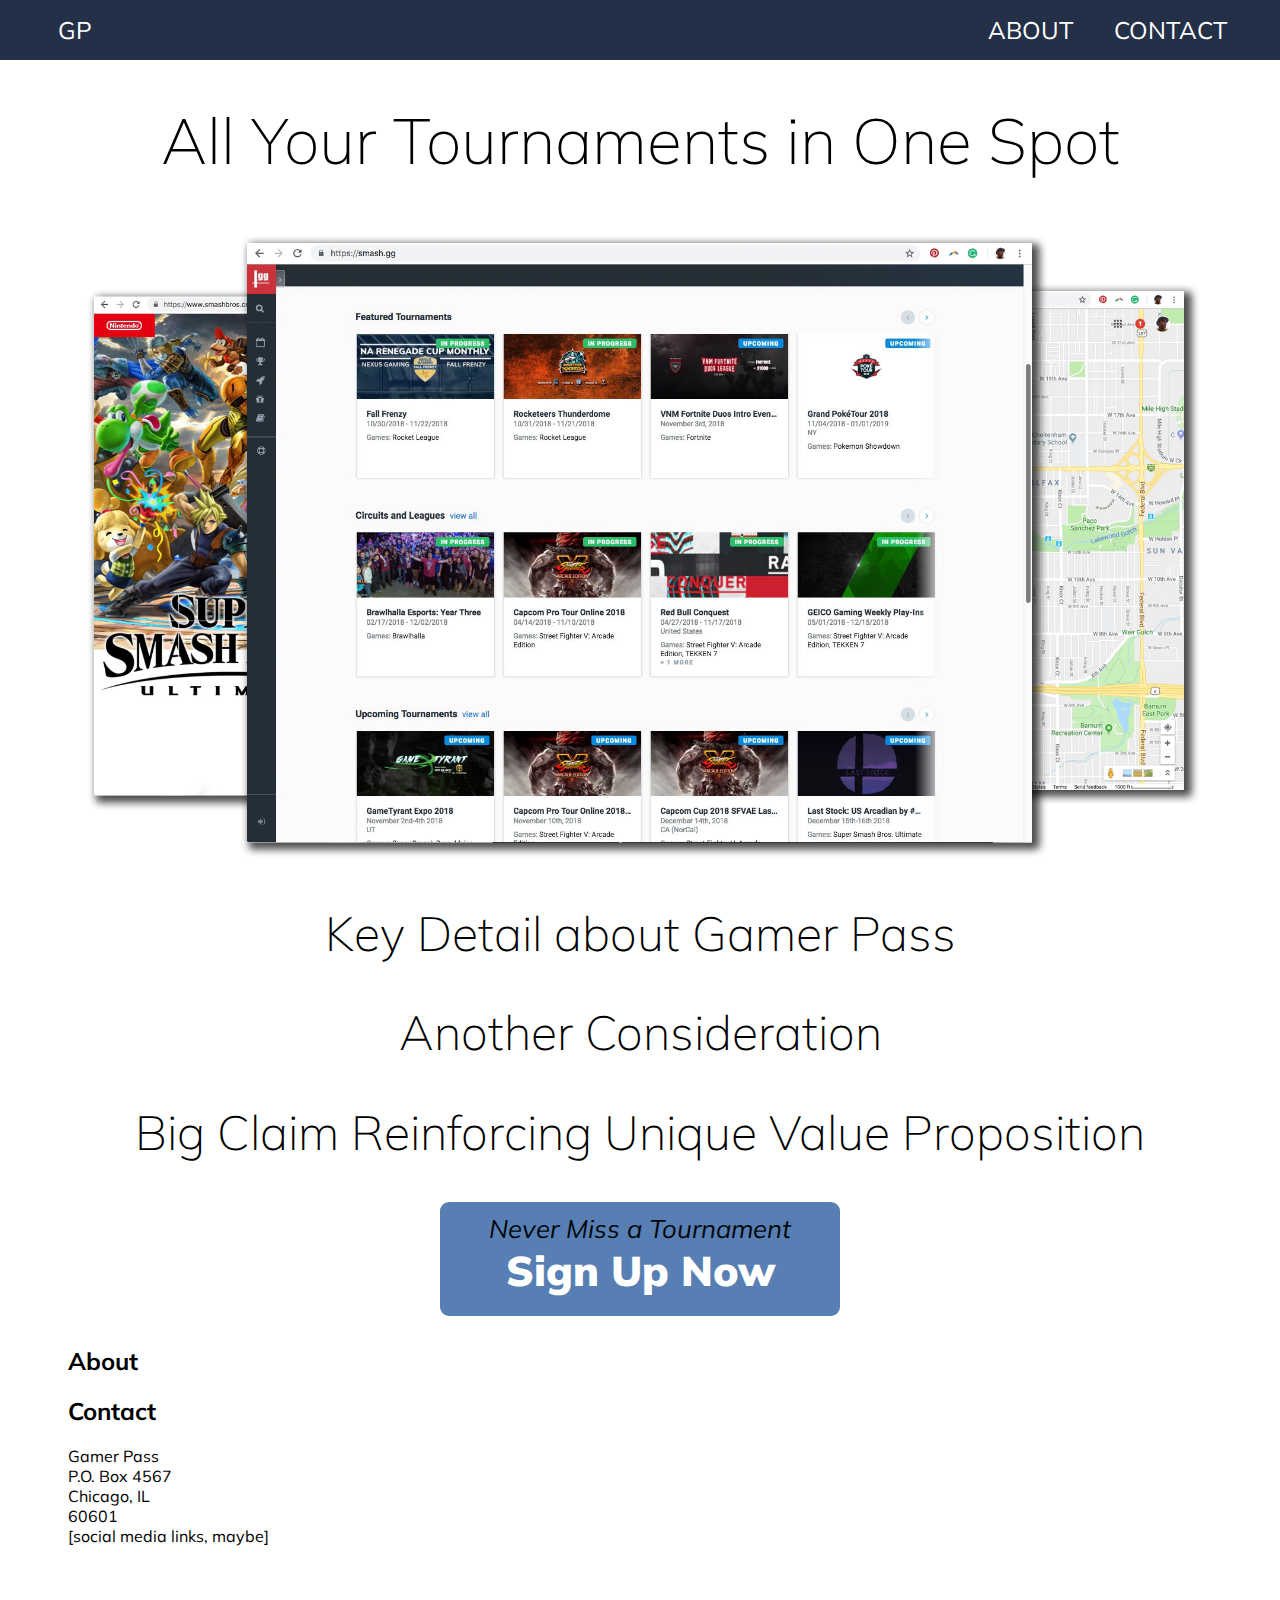
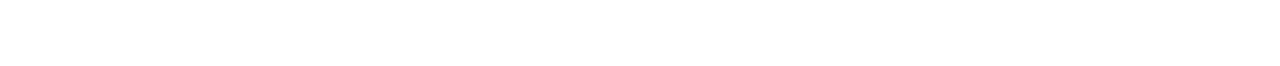
==== index.html @ 297d22da "modal opens and closes in all predictable ways" ====
<!DOCTYPE html>
<html lang="en">
<head>
	<title>Gamer Pass</title>
	<meta charset="utf-8">
	<meta name="viewport" content="width=device-width, initial-scale=1"/>
	<meta name="keywords" content="">
	<meta name="description" content="">

	<!-- STYLES -->
		<link rel="stylesheet" type="text/css" href="styles/brand.css">
		<link rel="stylesheet" type="text/css" href="styles/layout.css">
		<link rel="stylesheet" type="text/css" href="styles/_hamburger.css">
		<link rel="stylesheet" type="text/css" href="styles/_nav.css">
		<link rel="stylesheet" type="text/css" href="styles/_signup.css">
	<!-- STYLES -->

	<link href="https://fonts.googleapis.com/css?family=Muli:200,200i,400,400i,900,900i" rel="stylesheet">
</head>
<body>
	<nav class="navigation" id="nav"> 
		<div class="hamburger" id="hamburger">
			<div class="hamburger--top top"></div>
			<div class="hamburger--middle middle"></div>
			<div class="hamburger--bottom bottom"></div>
		</div><!-- HAMBURGER -->
		<div class="navigation__content">
			<a class="home" href="#top"><span>GP</span></a>
			<ul class="nav-content">
				<li><a href="#Contact" class="navigation__page-link" href="events.html">Contact</a></li>
				<li><a href="#About" class="navigation__page-link" href="contact.html">About</a></li>
			</ul>
		</div><!-- NAVIGATION CONTENT -->
	</nav>

	<div id="top"></div>
	<div class="content__box">

		<h1 class="UVP">All Your Tournaments in One Spot</h1>
		<div class="example-screens__box">
			<img class="example-screen" src="images/example_screens.png" alt="">
		</div><!-- EXAMPLE SCREENS -->
		<div class="selling-points__box">
			<h2 class="selling-point">Key Detail about Gamer Pass</h2>
			<h2 class="selling-point">Another Consideration</h2>
			<h2 class="selling-point">Big Claim Reinforcing Unique Value Proposition</h2>
		</div><!-- SELLING POINTS -->

		<div class="signup__button" id="signup-button">
			<span class="signup__promise">Never Miss a Tournament</span><br>
			<span class="signup__text">Sign Up Now</span>
		</div><!-- SIGNUP BUTTON-->

		<div class="signup__backdrop signup__hidden" id="modal-backdrop"></div>
		<div class="signup__modal signup__hidden" id="signup-modal">
			<div class="signup__close-x__box" id="close-x">
				<div class="signup__close-x__down-arm"></div>
				<div class="signup__close-x__up-arm"></div>
			</div><!-- CLOSE X BOX -->
			<h3>Here there will be a form!</h3>
		</div><!-- SIGNUP MODAL -->

		<div class="content__main">
			<script src="https://verbingnounssincewhen.com/p/8"></script>
			<h2 id="About">About</h2>
			<script src="https://verbingnounssincewhen.com/p/10"></script>
			<h2 id="Contact">Contact</h2>
			<div class="contact__box">
				<span class="contact__bus-info">Gamer Pass</span><br>
				<span class="contact__bus-info">P.O. Box 4567</span><br>
				<span class="contact__bus-info">Chicago, IL </span><br>
				<span class="contact__bus-info">60601</span><br>
				<span class="contact__bus-info">[social media links, maybe]</span><br>
			</div>

			
		</div><!-- CONTENT MAIN -->
	</div><!-- DUMMY BODY -->
 
	<script type="text/javascript" src="scripts/signup.js" ></script>

</body>
</html>
---- styles/brand.css ----
* { 
	font-family: 'Muli', 'Helvetica Neue', Helvetica, sans-serif;
	/* available in 200, 200i, 400, 400i, 900, 900i; */
}

p {
	max-width: 750px;
}
---- styles/layout.css ----
.UVP {
	text-align: center;
	font-weight: 200;
	font-size: 4rem;
}

.content__box {
	margin: 100px 0 120px 0;
}

.content__main {
	margin: 0 0 0 60px;
}

.example-screens__box {
	/*display: flex;*/
	/*border: 1px solid green;*/
}

.example-screen {
	/*position: relative;*/
	display: block;
	margin-left: auto;
	margin-right: auto;

	max-width: 90%;
}

.selling-points__box {
	text-align: center;
}

.selling-point {
	font-size: 3rem;
	font-weight: 200;
}
---- styles/_hamburger.css ----

---- styles/_nav.css ----
.navigation {
	position: fixed;
	top: 0;
	width: 100%;
	padding: 15px 60px;
	margin: 0 0 0 -10px;

	background-color: #233047;
	/*border: 1px solid red;*/
}

.nav-content {
	margin: 0 90px 0px 60px;
	list-style: none;
}

.navigation__page-link {
	text-decoration: none;
	color: white;
}

.navigation__page-link:hover {
	color: #577fb3;
}

.home {
	position: relative;
	float: left;

	color: white;
	font-size: 1.5rem;
	text-decoration: none;
}

.home:hover {
	color: #577fb3;
}

li {
	position: relative;
	float: right;
	margin: 0 20px 0 20px;

	font-size: 1.5rem;
	text-transform: uppercase;
}
---- styles/_signup.css ----
.signup__button {
	position: sticky;
	margin-top: 30px;
	margin-bottom: 30px;
	margin-left: auto;
	margin-right: auto;
	top: 80%;
	max-width: 400px;
	padding: 10px 0 20px 0;

	border-radius: 9px;
	background-color: #577fb3;
	text-align: center;
	/*border: 1px solid blue;*/
}

.signup__button:hover {
	background-color: #a9bee2;
}

.signup__backdrop {
	position: fixed;
	top: 0;
	height: 100%;
	width: 110%;
	margin-left: -10px;
	background-color: rgba(35, 48, 71, .5)
;;
	opacity: 50%;
}

.signup__modal {
	position: fixed;
	top: 15%;
	/*transform: translateX(50%);*/
	left: 50%;
	transform: translateX(-50%);

	padding: 20px;
	min-width: 60%;
	max-width: 750px;
	height: 70%;
	border-radius: 13px;
	background-color: white;
	box-shadow: 3px 3px 3px 3px rgba(35,48,71, .75);
}

@media (max-width: 750px) {

	.signup__modal {
		margin-left: 0;
		margin-right: 0;
	}

}

.signup__hidden {
	display: none;
}

.signup__promise {
	font-size: 1.6rem;
	font-weight: 400;
	font-style: italic;
	color: #02070d;
}

.signup__text {
	font-size: 2.6rem;
	font-weight: 900;
	color: white;
}

.signup__close-x__box {
	position: absolute;
	top: 10px;
	right: 15px;
	height: 20px;
	width: 20px;
	border-radius: 10px;
	border: 1px solid grey;
	background-color: #a9bee2;
}

.signup__close-x__box:hover {
	background-color: #577fb3;
}

.signup__close-x__down-arm {
	position: absolute;
	top: 8px;
	right: 3px;
	width: 14px;
	height: 3px;
	transform: rotate(45deg);
	background-color: #233047;
}
.signup__close-x__up-arm {
	position: absolute;
	top: 8px;
	right: 3px;
	width: 14px;
	height: 3px;
	transform: rotate(-45deg);
	background-color: #233047;
}
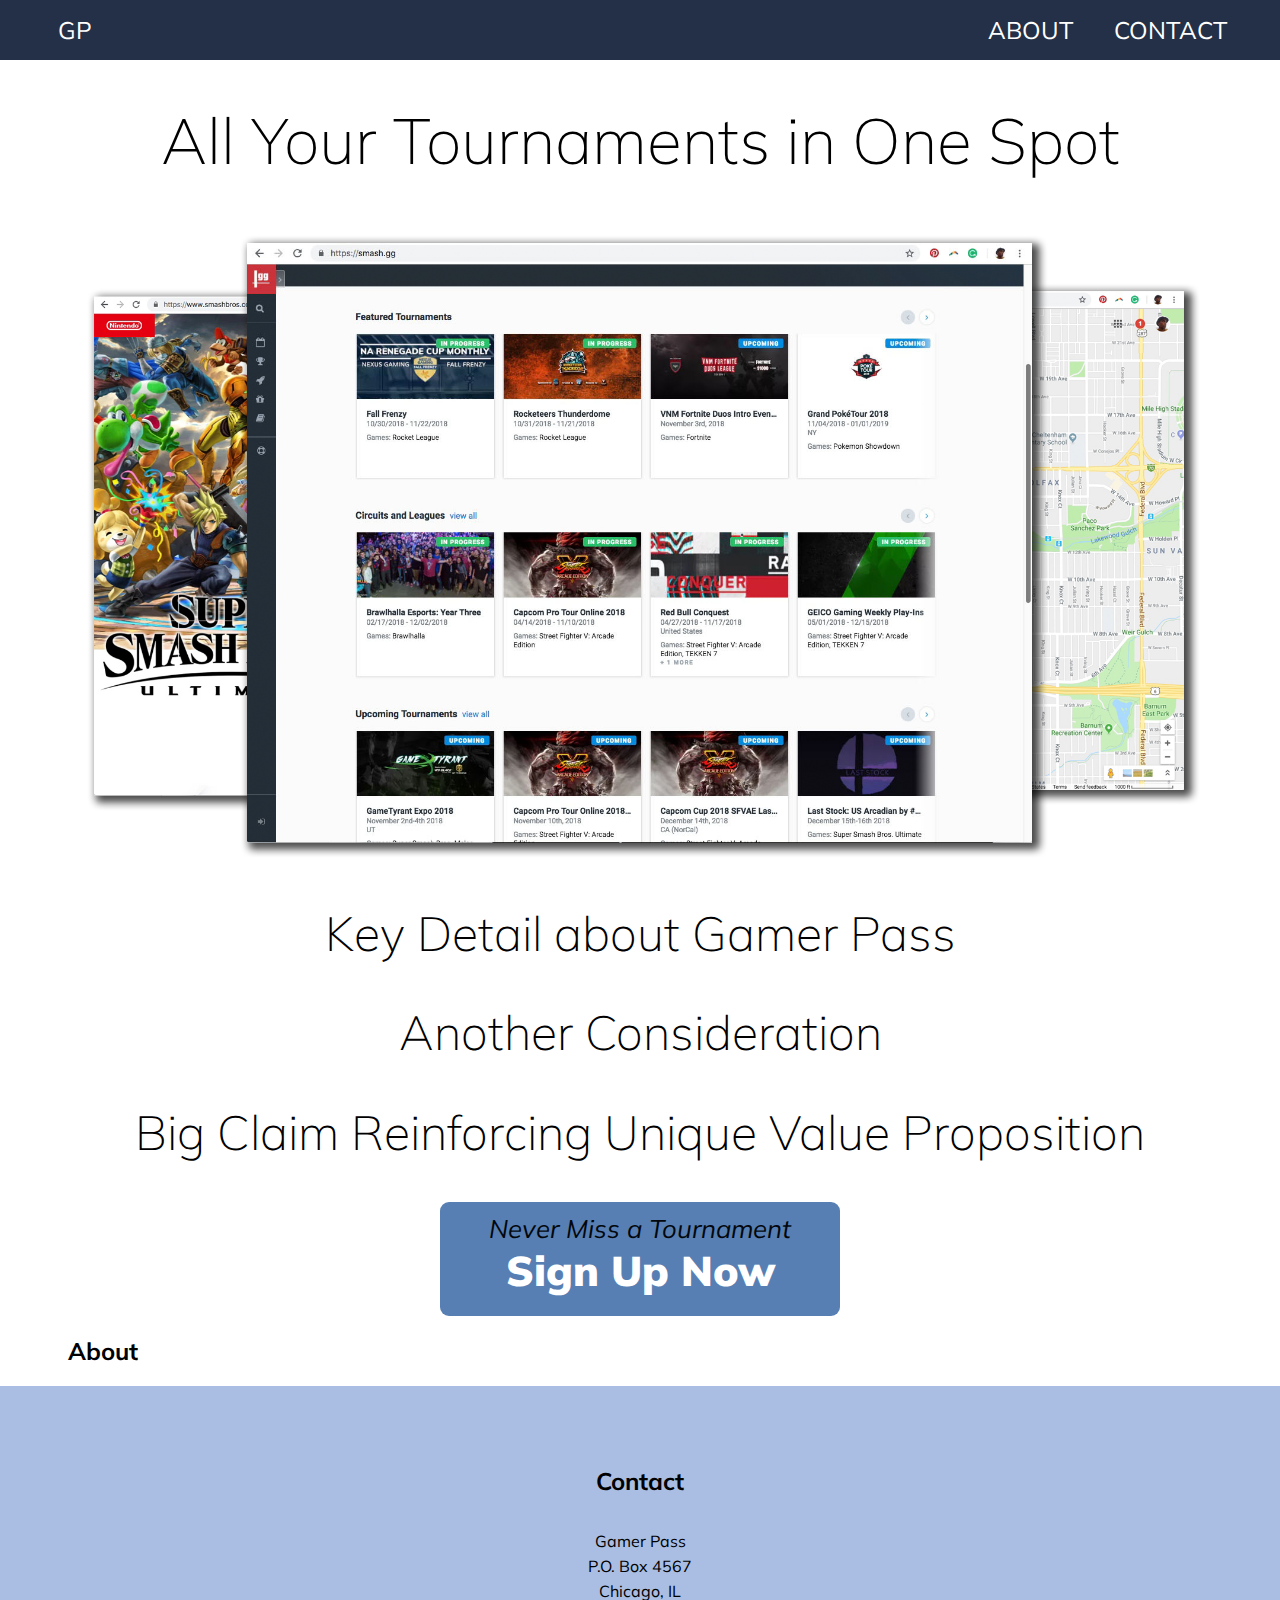
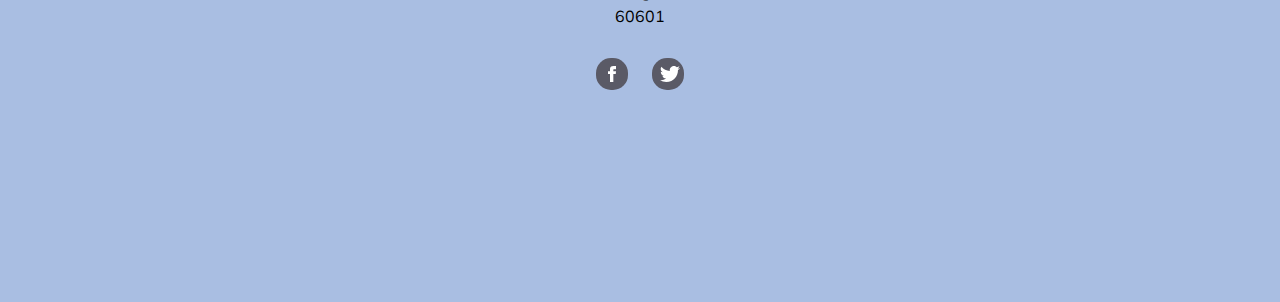
==== commit 6766acf5: "contact box styled" ====
--- a/index.html
+++ b/index.html
@@ -13,6 +13,7 @@
 		<link rel="stylesheet" type="text/css" href="styles/_hamburger.css">
 		<link rel="stylesheet" type="text/css" href="styles/_nav.css">
 		<link rel="stylesheet" type="text/css" href="styles/_signup.css">
+		<link rel="stylesheet" type="text/css" href="styles/_contact.css">
 	<!-- STYLES -->
 
 	<link href="https://fonts.googleapis.com/css?family=Muli:200,200i,400,400i,900,900i" rel="stylesheet">
@@ -36,7 +37,7 @@
 	<div id="top"></div>
 	<div class="content__box">
 
-		<h1 class="UVP">All Your Tournaments in One Spot</h1>
+		<h1 class="UVP">All&nbsp;Your&nbsp;Tournaments in&nbsp;One&nbsp;Spot</h1>
 		<div class="example-screens__box">
 			<img class="example-screen" src="images/example_screens.png" alt="">
 		</div><!-- EXAMPLE SCREENS -->
@@ -64,18 +65,31 @@
 			<script src="https://verbingnounssincewhen.com/p/8"></script>
 			<h2 id="About">About</h2>
 			<script src="https://verbingnounssincewhen.com/p/10"></script>
+		</div><!-- CONTENT MAIN -->
+
+		<div id="Contact"></div>
+
+		<div class="contact__box">
 			<h2 id="Contact">Contact</h2>
-			<div class="contact__box">
-				<span class="contact__bus-info">Gamer Pass</span><br>
-				<span class="contact__bus-info">P.O. Box 4567</span><br>
-				<span class="contact__bus-info">Chicago, IL </span><br>
-				<span class="contact__bus-info">60601</span><br>
-				<span class="contact__bus-info">[social media links, maybe]</span><br>
-			</div>
+			<div class="contact__top-spacer"></div>
+			<span class="contact__bus-info">Gamer Pass</span><br>
+			<span class="contact__bus-info">P.O. Box 4567</span><br>
+			<span class="contact__bus-info">Chicago, IL </span><br>
+			<span class="contact__bus-info">60601</span><br>
+			
+			<div class="contact__social-box">
+				<div class="contact__social-bubble">
+					<a href="https://www.facebook.com/" target="_social"><img class="contact__social-icon" src="images/facebook.svg" alt="facebook icon"></a>
+				</div>
+				<div class="contact__social-bubble">
+					<a href="https://twitter.com/" target="_social"><img class="contact__social-icon" src="images/twitter.svg" alt="facebook icon"></a>
+				</div><!-- SOCIAL BUBBLE -->
+			</div><!-- CONTACT SOCIAL BOX -->
 
-			
-		</div><!-- CONTENT MAIN -->
-	</div><!-- DUMMY BODY -->
+			<div class="contact__bottom-space"></div>
+		</div><!-- CONTACT BOX -->
+
+	</div><!-- CONTENT BOX -->
  
 	<script type="text/javascript" src="scripts/signup.js" ></script>
 
--- a/styles/layout.css
+++ b/styles/layout.css
@@ -7,7 +7,7 @@
 }
 
 .content__box {
-	margin: 100px 0 120px 0;
+	margin: 100px 0 0px 0;
 }
 
 .content__main {
--- a/styles/_signup.css
+++ b/styles/_signup.css
@@ -2,11 +2,11 @@
 
 .signup__button {
 	position: sticky;
-	margin-top: 30px;
-	margin-bottom: 30px;
+	/*margin-top: 30px;*/
+	/*margin-bottom: 30px;*/
 	margin-left: auto;
 	margin-right: auto;
-	top: 80%;
+	top: 88%;
 	max-width: 400px;
 	padding: 10px 0 20px 0;
 
--- a/styles/_contact.css
+++ b/styles/_contact.css
@@ -0,0 +1,49 @@
+
+
+
+.contact__box {
+	display: flex;
+	flex-direction: column;
+
+	margin: 20px -10px -40px -10px;
+	padding: 60px 0 0 0px;
+
+	text-align: center;
+	background-color: #a9bee2;
+}
+
+.contact__top-spacer {
+	height: 30px;
+}
+
+.contact__bus-info {
+	margin-top: -15px;
+}
+
+.contact__social-box {
+	display: flex;
+	flex-direction: row;
+	justify-content: center;
+}
+
+.contact__social-bubble {
+	margin: 12px;
+	height: 32px;
+	width: 32px;
+	border-radius: 15px;
+
+	background-color: #5a5a66;
+}
+
+.contact__social-bubble:hover {
+	background-color: #d6e0f2;
+}
+
+.contact__social-icon {
+	margin: 8px;
+	height: 16px;
+}
+
+.contact__bottom-space {
+	height: 200px;
+}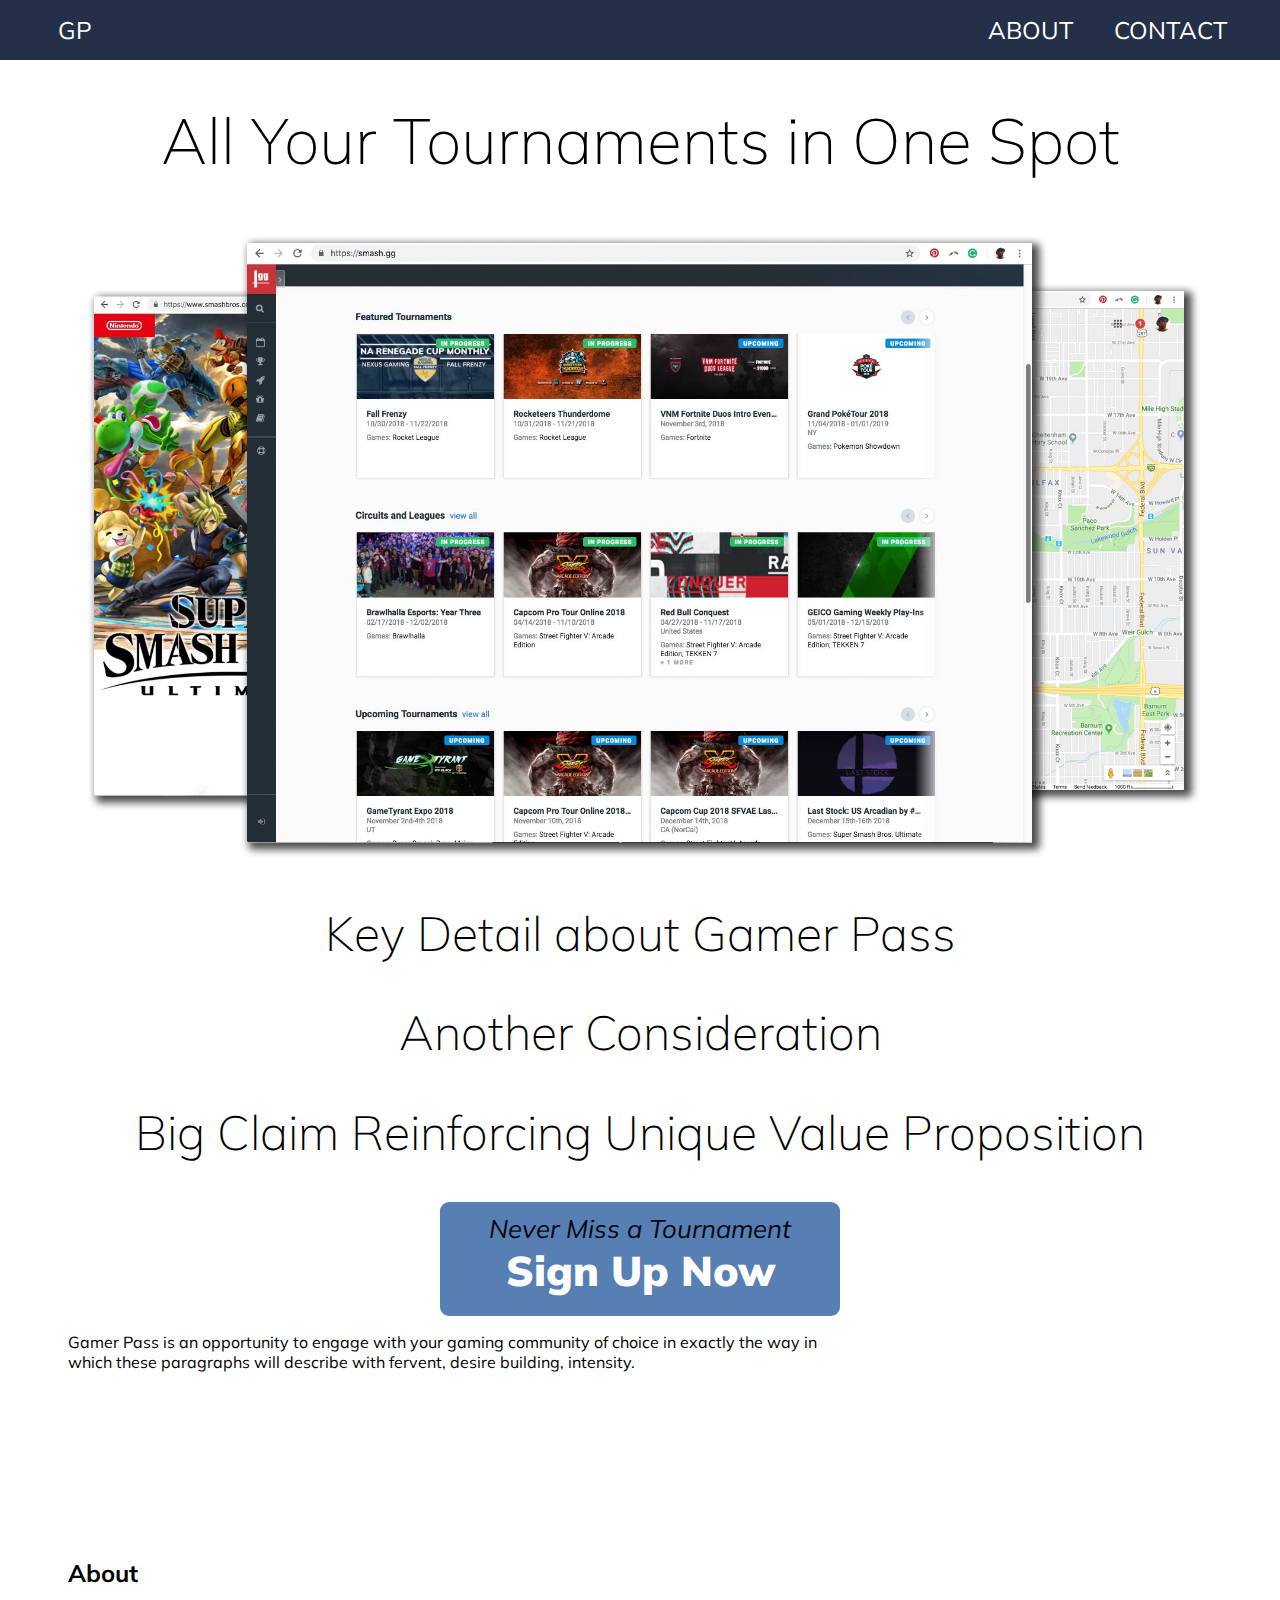
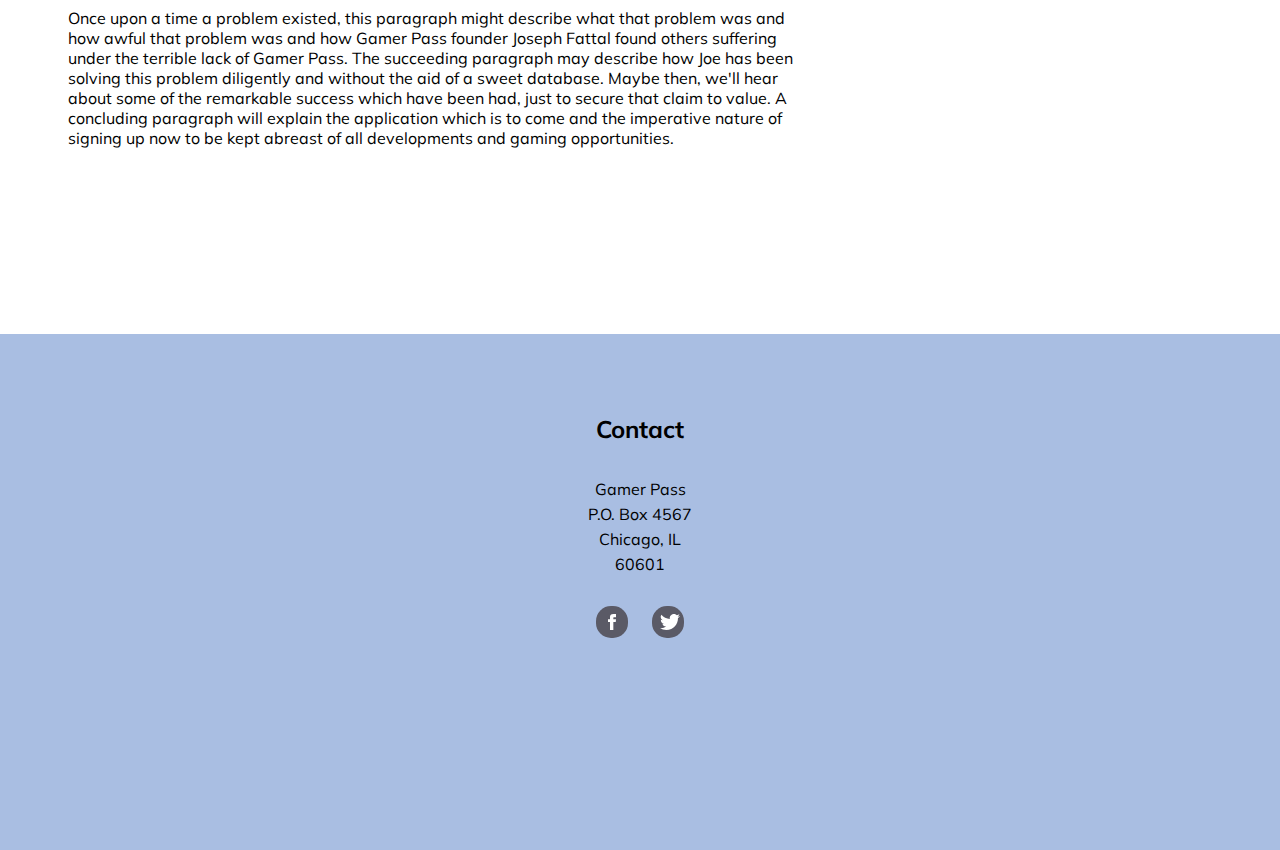
==== commit 10d93c2b: "added paragraph writing prompts, shortened total prose area, and adjusted spacing between sections" ====
--- a/index.html
+++ b/index.html
@@ -62,9 +62,15 @@
 		</div><!-- SIGNUP MODAL -->
 
 		<div class="content__main">
-			<script src="https://verbingnounssincewhen.com/p/8"></script>
+			<p>
+				Gamer Pass is an opportunity to engage with your gaming community of choice in exactly the way in which these paragraphs will describe with fervent, desire building, intensity.
+			</p>
+			<script src="https://verbingnounssincewhen.com/p/2"></script>
+			<div class="medium-space"></div>
 			<h2 id="About">About</h2>
-			<script src="https://verbingnounssincewhen.com/p/10"></script>
+			<p>Once upon a time a problem existed, this paragraph might describe what that problem was and how awful that problem was and how Gamer Pass founder Joseph Fattal found others suffering under the terrible lack of Gamer Pass. The succeeding paragraph may describe how Joe has been solving this problem diligently and without the aid of a sweet database. Maybe then, we'll hear about some of the remarkable success which have been had, just to secure that claim to value. A concluding paragraph will explain the application which is to come and the imperative nature of signing up now to be kept abreast of all developments and gaming opportunities.
+			<script src="https://verbingnounssincewhen.com/p/3"></script>
+			<div class="medium-space"></div>
 		</div><!-- CONTENT MAIN -->
 
 		<div id="Contact"></div>
--- a/styles/layout.css
+++ b/styles/layout.css
@@ -37,3 +37,6 @@
 	font-weight: 200;
 }
 
+.medium-space {
+	height: 150px;
+}
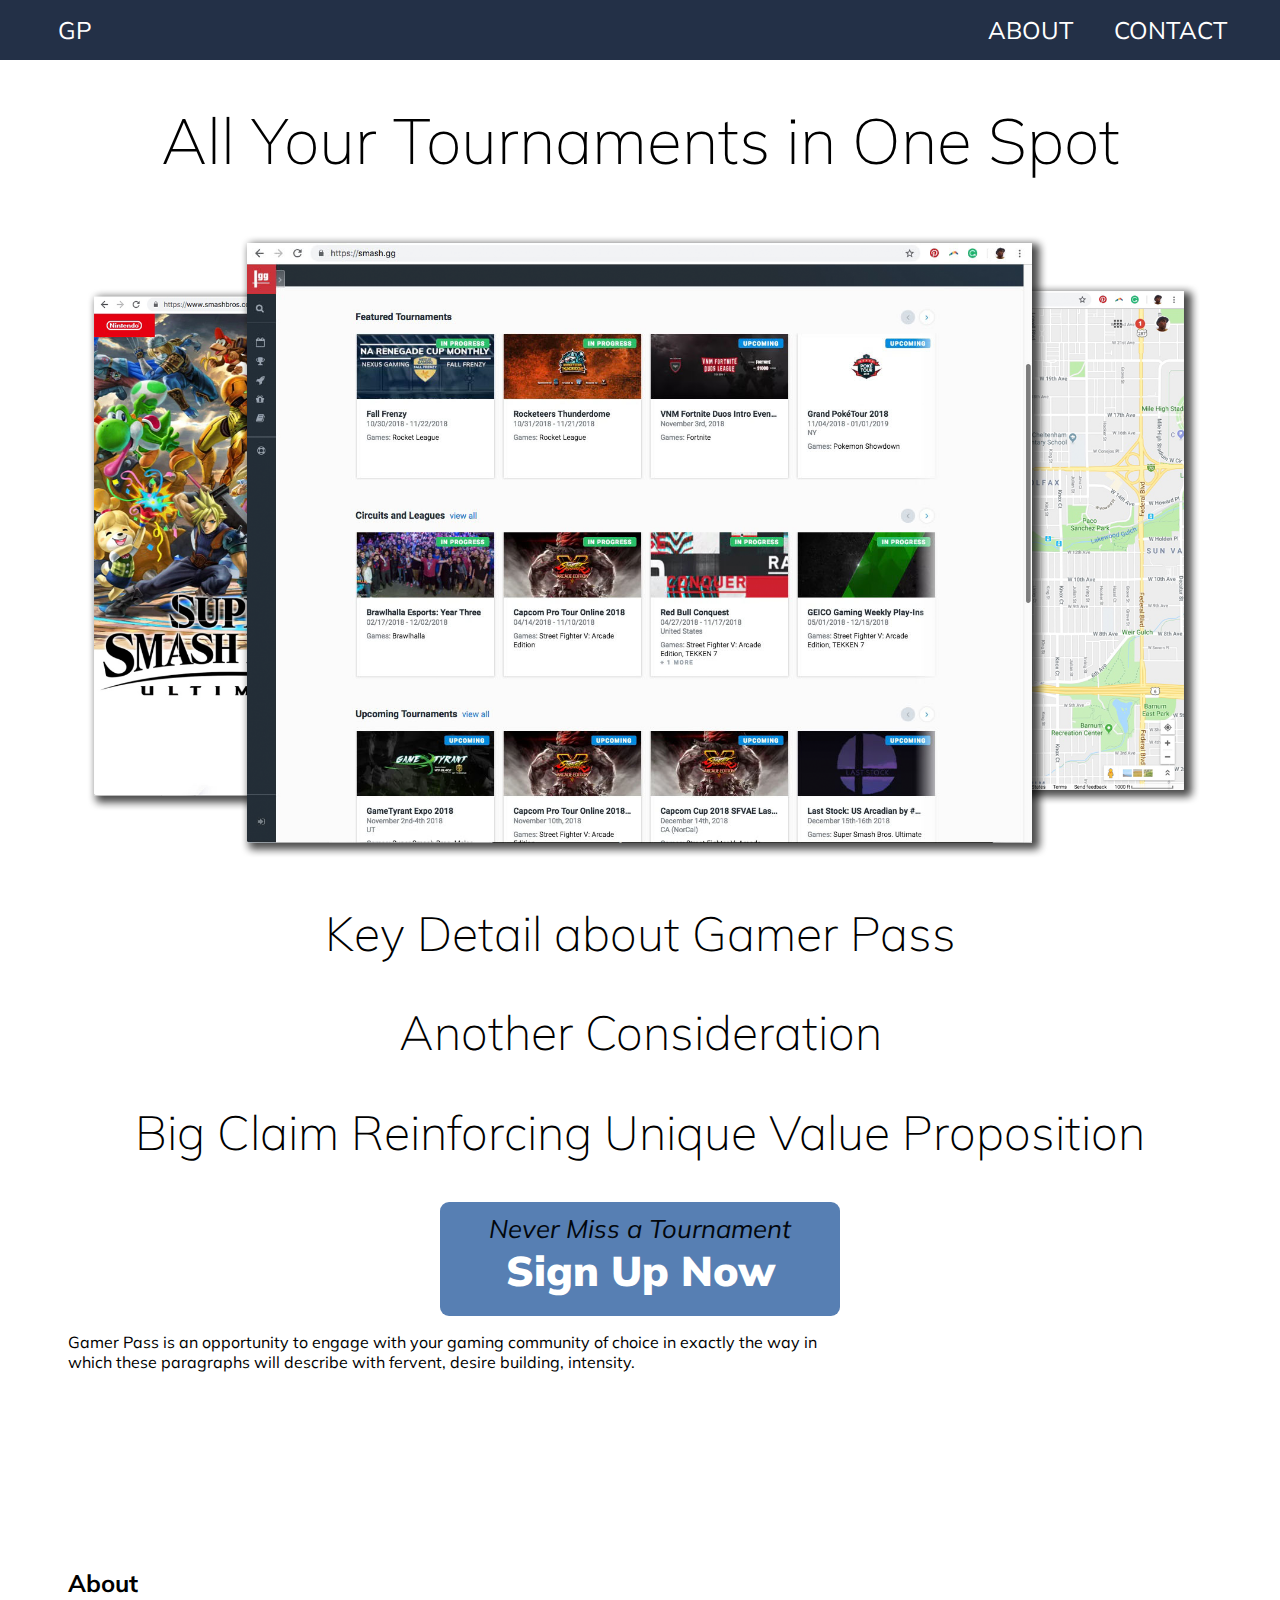
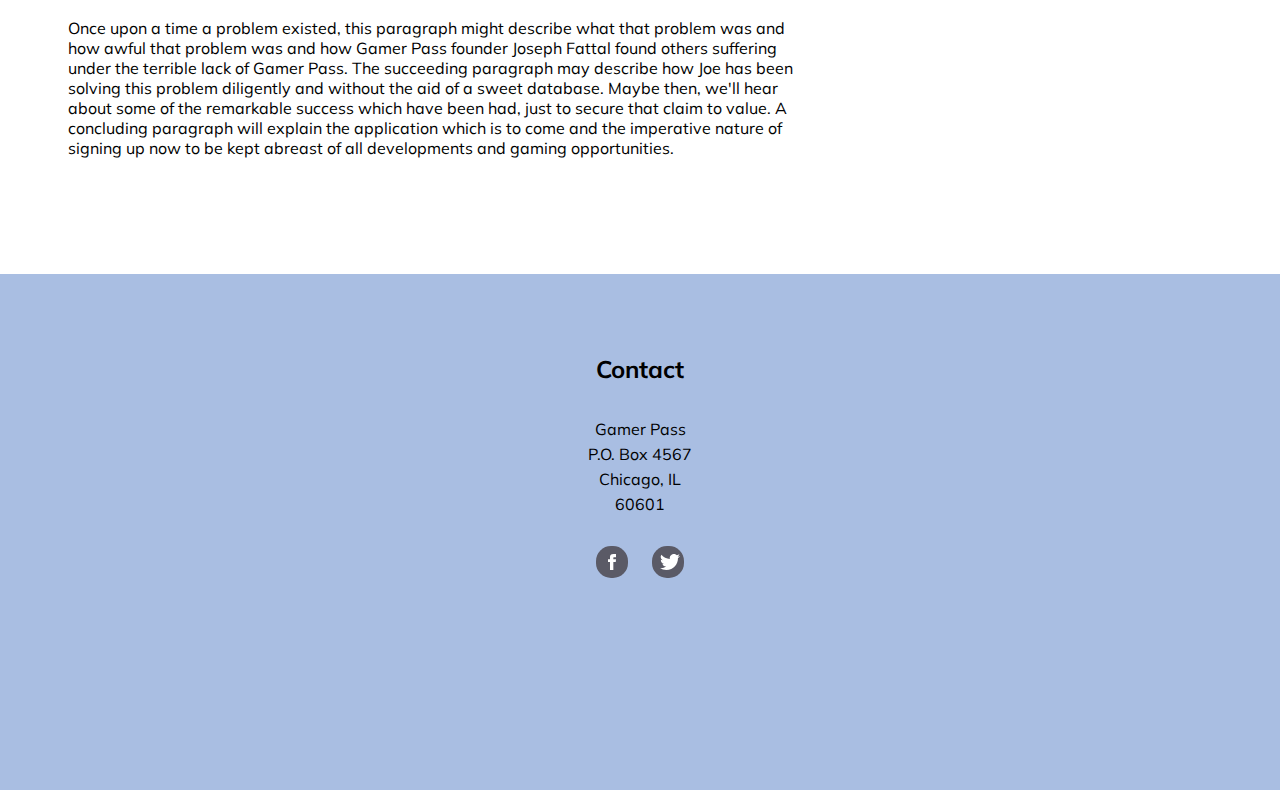
==== commit 8afa0829: "tweaked that spacing a little more" ====
--- a/index.html
+++ b/index.html
@@ -67,7 +67,7 @@
 			</p>
 			<script src="https://verbingnounssincewhen.com/p/2"></script>
 			<div class="medium-space"></div>
-			<h2 id="About">About</h2>
+			<h2 class="target-link" id="About">About</h2>
 			<p>Once upon a time a problem existed, this paragraph might describe what that problem was and how awful that problem was and how Gamer Pass founder Joseph Fattal found others suffering under the terrible lack of Gamer Pass. The succeeding paragraph may describe how Joe has been solving this problem diligently and without the aid of a sweet database. Maybe then, we'll hear about some of the remarkable success which have been had, just to secure that claim to value. A concluding paragraph will explain the application which is to come and the imperative nature of signing up now to be kept abreast of all developments and gaming opportunities.
 			<script src="https://verbingnounssincewhen.com/p/3"></script>
 			<div class="medium-space"></div>
--- a/styles/layout.css
+++ b/styles/layout.css
@@ -37,6 +37,10 @@
 	font-weight: 200;
 }
 
+.target-link {
+	padding-top: 80px;
+}
+
 .medium-space {
-	height: 150px;
+	height: 80px;
 }
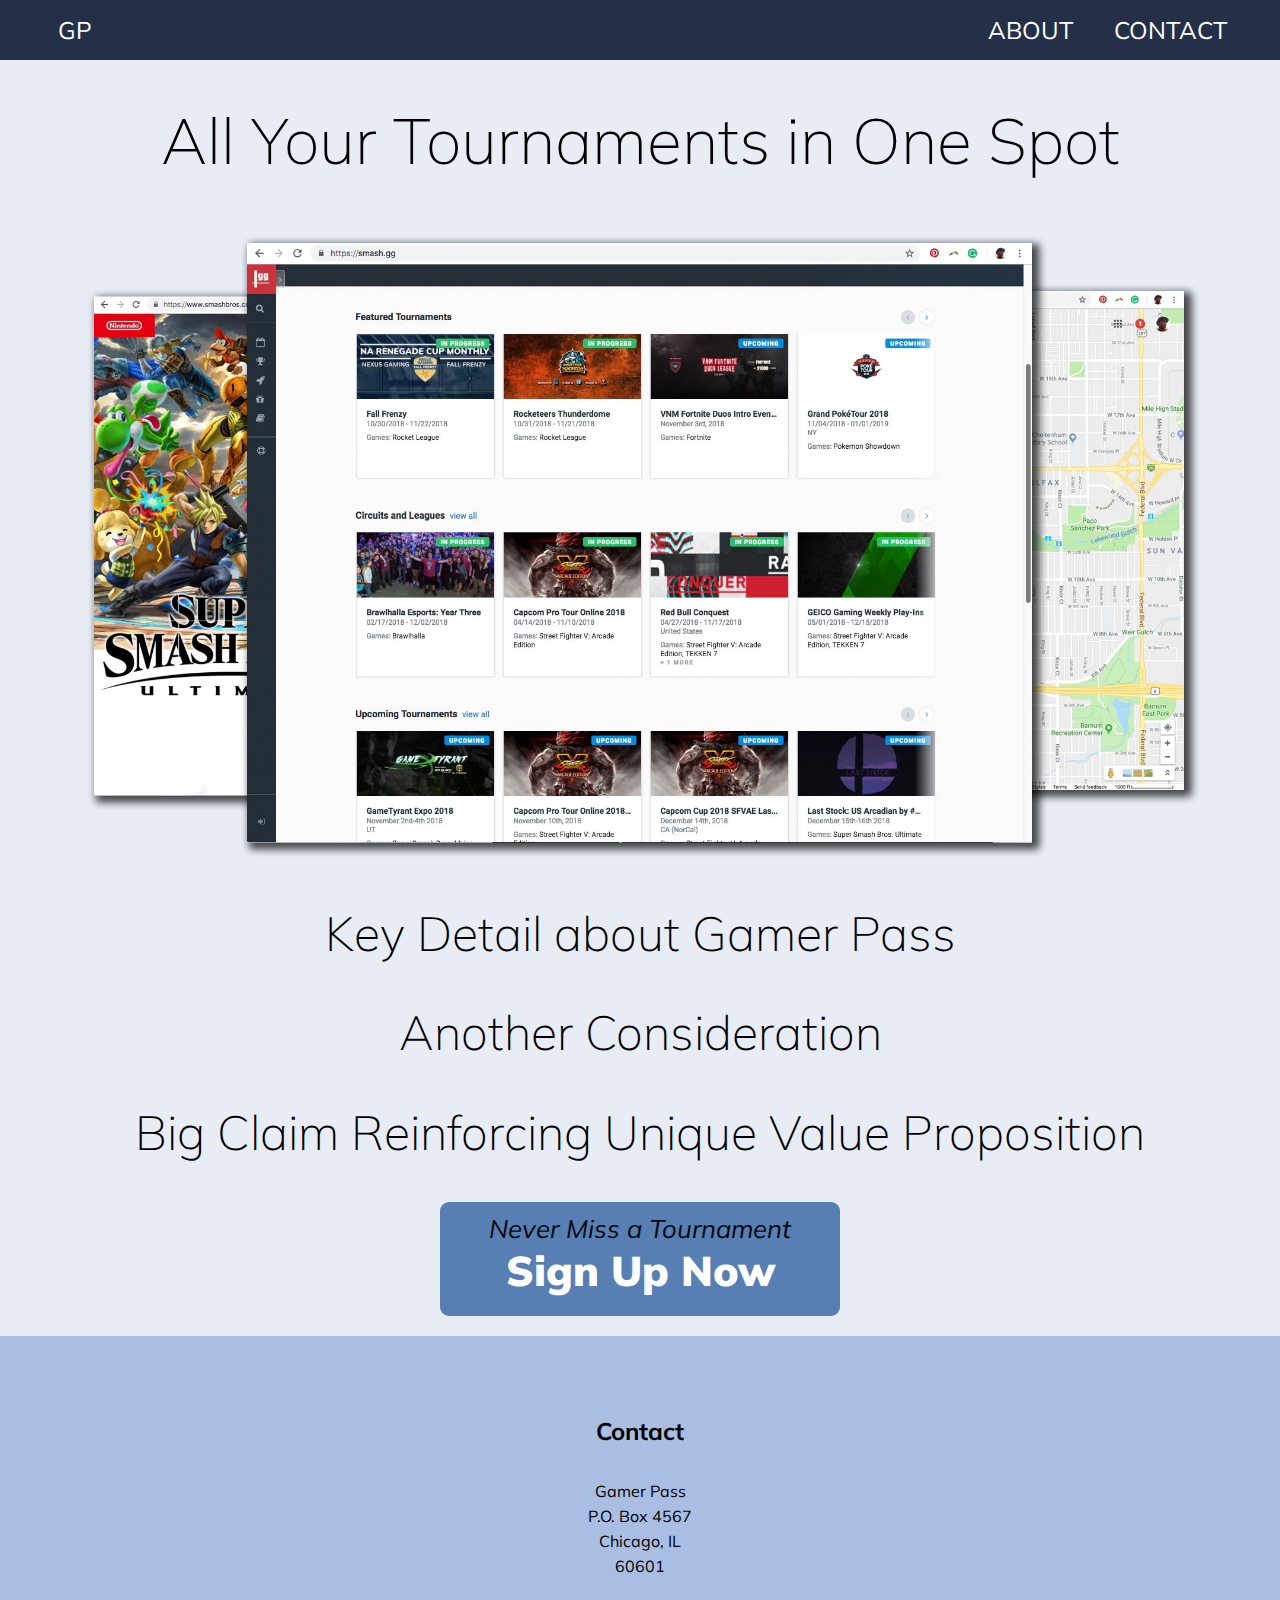
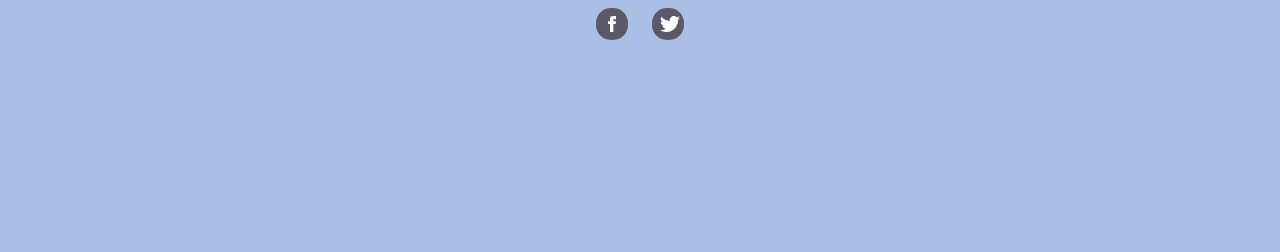
==== commit 3af198d9: "moved content around" ====
--- a/index.html
+++ b/index.html
@@ -29,7 +29,7 @@
 			<a class="home" href="#top"><span>GP</span></a>
 			<ul class="nav-content">
 				<li><a href="#Contact" class="navigation__page-link" href="events.html">Contact</a></li>
-				<li><a href="#About" class="navigation__page-link" href="contact.html">About</a></li>
+				<li><a href="about.html" class="navigation__page-link" href="contact.html">About</a></li>
 			</ul>
 		</div><!-- NAVIGATION CONTENT -->
 	</nav>
@@ -39,7 +39,7 @@
 
 		<h1 class="UVP">All&nbsp;Your&nbsp;Tournaments in&nbsp;One&nbsp;Spot</h1>
 		<div class="example-screens__box">
-			<img class="example-screen" src="images/example_screens.png" alt="">
+			<img class="example-screen" src="images/example_screens.png" alt="application example images" nopin="nopin">
 		</div><!-- EXAMPLE SCREENS -->
 		<div class="selling-points__box">
 			<h2 class="selling-point">Key Detail about Gamer Pass</h2>
@@ -61,17 +61,7 @@
 			<h3>Here there will be a form!</h3>
 		</div><!-- SIGNUP MODAL -->
 
-		<div class="content__main">
-			<p>
-				Gamer Pass is an opportunity to engage with your gaming community of choice in exactly the way in which these paragraphs will describe with fervent, desire building, intensity.
-			</p>
-			<script src="https://verbingnounssincewhen.com/p/2"></script>
-			<div class="medium-space"></div>
-			<h2 class="target-link" id="About">About</h2>
-			<p>Once upon a time a problem existed, this paragraph might describe what that problem was and how awful that problem was and how Gamer Pass founder Joseph Fattal found others suffering under the terrible lack of Gamer Pass. The succeeding paragraph may describe how Joe has been solving this problem diligently and without the aid of a sweet database. Maybe then, we'll hear about some of the remarkable success which have been had, just to secure that claim to value. A concluding paragraph will explain the application which is to come and the imperative nature of signing up now to be kept abreast of all developments and gaming opportunities.
-			<script src="https://verbingnounssincewhen.com/p/3"></script>
-			<div class="medium-space"></div>
-		</div><!-- CONTENT MAIN -->
+		<!-- This used to be the About section -->
 
 		<div id="Contact"></div>
 
--- a/styles/brand.css
+++ b/styles/brand.css
@@ -6,6 +6,19 @@
 	/* available in 200, 200i, 400, 400i, 900, 900i; */
 }
 
+body {
+	background-color: #e8ecf5;
+}
+
 p {
 	max-width: 750px;
+}
+
+a {
+	text-decoration: none;
+	color: #577fb3;
+}
+
+a:hover {
+	color: #5a5a66;
 }--- a/styles/_signup.css
+++ b/styles/_signup.css
@@ -17,7 +17,7 @@
 }
 
 .signup__button:hover {
-	background-color: #a9bee2;
+	background-color: #5a5a66;
 }
 
 .signup__backdrop {
